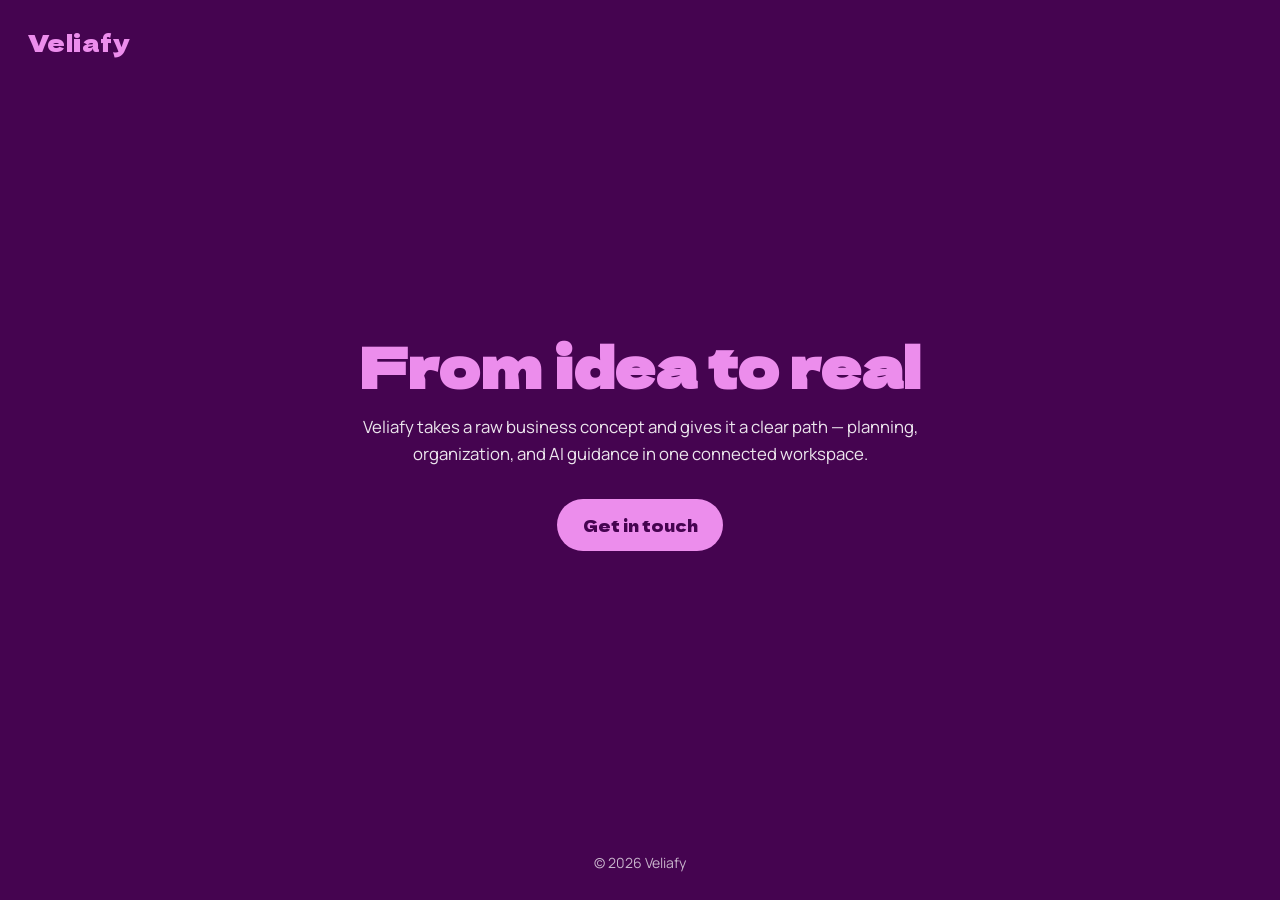
==== index.html @ 5f543fe0 "Add basic Veliafy landing page for Paddle verification. Co-authored-by: Cursor <cursoragent@cursor.c" ====
<!DOCTYPE html>
<html lang="en">
  <head>
    <meta charset="UTF-8" />
    <meta name="viewport" content="width=device-width, initial-scale=1.0" />
    <title>Veliafy</title>
    <meta
      name="description"
      content="Veliafy turns a raw business idea into a real path forward — planning, organization, and AI guidance in one workspace."
    />
    <link rel="preconnect" href="https://fonts.googleapis.com" />
    <link rel="preconnect" href="https://fonts.gstatic.com" crossorigin />
    <link
      href="https://fonts.googleapis.com/css2?family=Dela+Gothic+One&family=Manrope:wght@400;500;600&display=swap"
      rel="stylesheet"
    />
    <style>
      :root {
        --bg: #450450;
        --accent: #ec8dec;
        --white: #ffffff;
      }

      * {
        box-sizing: border-box;
        margin: 0;
        padding: 0;
      }

      body {
        min-height: 100vh;
        background: var(--bg);
        color: var(--white);
        font-family: Manrope, sans-serif;
        display: flex;
        flex-direction: column;
      }

      header {
        padding: 1.5rem 1.75rem;
      }

      .brand {
        font-family: "Dela Gothic One", sans-serif;
        font-size: 1.5rem;
        color: var(--accent);
        letter-spacing: 0.02em;
      }

      main {
        flex: 1;
        display: flex;
        align-items: center;
        justify-content: center;
        padding: 2rem 1.75rem 4rem;
      }

      .hero {
        max-width: 36rem;
        text-align: center;
      }

      h1 {
        font-family: "Dela Gothic One", sans-serif;
        font-size: clamp(2.25rem, 6vw, 3.5rem);
        color: var(--accent);
        line-height: 1.15;
        margin-bottom: 1rem;
      }

      p {
        font-size: 1.05rem;
        line-height: 1.6;
        color: rgba(255, 255, 255, 0.9);
        margin-bottom: 2rem;
      }

      .cta {
        display: inline-block;
        background: var(--accent);
        color: var(--bg);
        font-family: "Dela Gothic One", sans-serif;
        font-size: 1rem;
        text-decoration: none;
        padding: 0.85rem 1.6rem;
        border-radius: 999px;
        transition: opacity 0.15s ease;
      }

      .cta:hover {
        opacity: 0.88;
      }

      footer {
        padding: 1.25rem 1.75rem 1.75rem;
        text-align: center;
        font-size: 0.875rem;
        color: rgba(255, 255, 255, 0.7);
      }
    </style>
  </head>
  <body>
    <header>
      <div class="brand">Veliafy</div>
    </header>
    <main>
      <section class="hero">
        <h1>From idea to real</h1>
        <p>
          Veliafy takes a raw business concept and gives it a clear path —
          planning, organization, and AI guidance in one connected workspace.
        </p>
        <a class="cta" href="mailto:hello@veliafy.com">Get in touch</a>
      </section>
    </main>
    <footer>&copy; 2026 Veliafy</footer>
  </body>
</html>
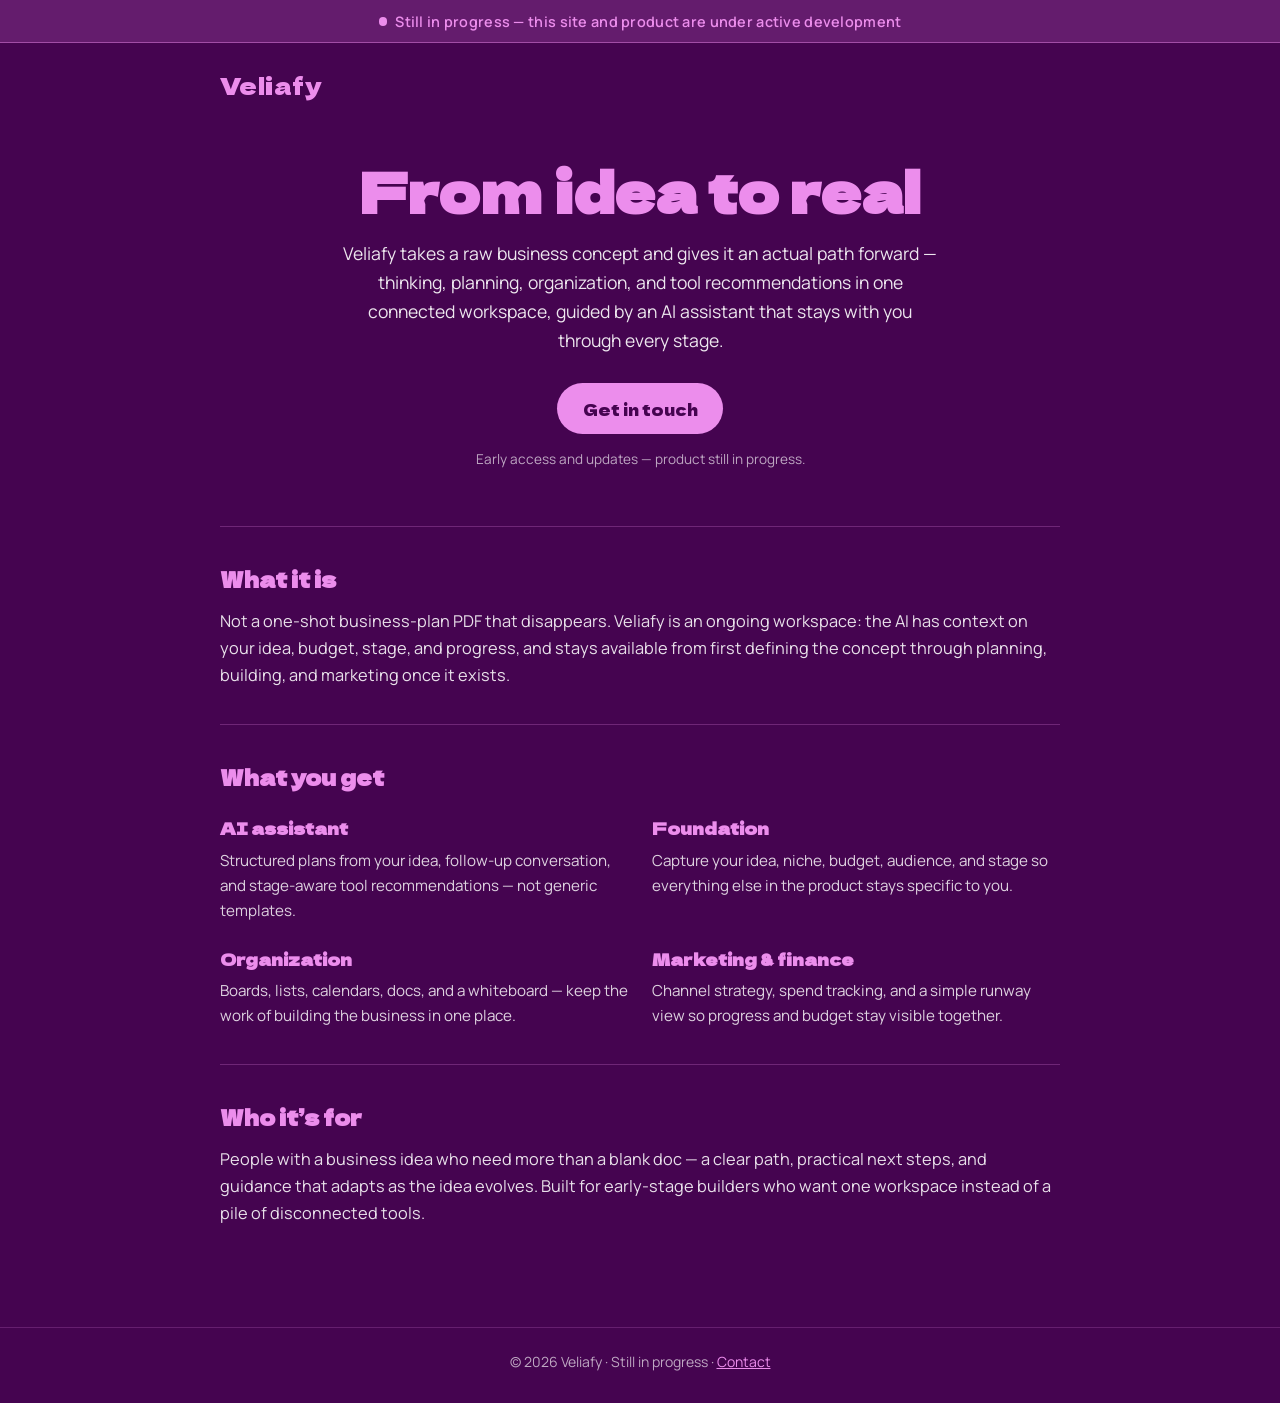
==== commit 6b8cf464: "Expand landing page with product info and in-progress banner. Co-authored-by: Cursor <cursoragent@cu" ====
--- a/index.html
+++ b/index.html
@@ -3,10 +3,10 @@
   <head>
     <meta charset="UTF-8" />
     <meta name="viewport" content="width=device-width, initial-scale=1.0" />
-    <title>Veliafy</title>
+    <title>Veliafy — From idea to real</title>
     <meta
       name="description"
-      content="Veliafy turns a raw business idea into a real path forward — planning, organization, and AI guidance in one workspace."
+      content="Veliafy turns a raw business idea into a real path forward — planning, organization, marketing, and AI guidance in one connected workspace."
     />
     <link rel="preconnect" href="https://fonts.googleapis.com" />
     <link rel="preconnect" href="https://fonts.gstatic.com" crossorigin />
@@ -32,12 +32,47 @@
         background: var(--bg);
         color: var(--white);
         font-family: Manrope, sans-serif;
-        display: flex;
-        flex-direction: column;
+      }
+
+      .progress-banner {
+        background: rgba(236, 141, 236, 0.18);
+        border-bottom: 1px solid rgba(236, 141, 236, 0.45);
+        color: var(--accent);
+        text-align: center;
+        padding: 0.7rem 1.25rem;
+        font-size: 0.9rem;
+        font-weight: 600;
+        letter-spacing: 0.02em;
+      }
+
+      .progress-banner span {
+        display: inline-flex;
+        align-items: center;
+        gap: 0.5rem;
+      }
+
+      .progress-dot {
+        width: 0.55rem;
+        height: 0.55rem;
+        border-radius: 50%;
+        background: var(--accent);
+        animation: pulse 1.6s ease-in-out infinite;
+      }
+
+      @keyframes pulse {
+        0%,
+        100% {
+          opacity: 1;
+        }
+        50% {
+          opacity: 0.35;
+        }
       }
 
       header {
         padding: 1.5rem 1.75rem;
+        max-width: 56rem;
+        margin: 0 auto;
       }
 
       .brand {
@@ -48,16 +83,14 @@
       }
 
       main {
-        flex: 1;
-        display: flex;
-        align-items: center;
-        justify-content: center;
-        padding: 2rem 1.75rem 4rem;
+        max-width: 56rem;
+        margin: 0 auto;
+        padding: 1.5rem 1.75rem 4rem;
       }
 
       .hero {
-        max-width: 36rem;
         text-align: center;
+        padding: 2rem 0 3.5rem;
       }
 
       h1 {
@@ -68,11 +101,12 @@
         margin-bottom: 1rem;
       }
 
-      p {
-        font-size: 1.05rem;
-        line-height: 1.6;
+      .lede {
+        font-size: 1.1rem;
+        line-height: 1.65;
         color: rgba(255, 255, 255, 0.9);
-        margin-bottom: 2rem;
+        max-width: 38rem;
+        margin: 0 auto 1.75rem;
       }
 
       .cta {
@@ -91,28 +125,146 @@
         opacity: 0.88;
       }
 
+      .cta-note {
+        margin-top: 0.85rem;
+        font-size: 0.85rem;
+        color: rgba(255, 255, 255, 0.65);
+      }
+
+      section {
+        padding: 2.25rem 0;
+        border-top: 1px solid rgba(236, 141, 236, 0.25);
+      }
+
+      h2 {
+        font-family: "Dela Gothic One", sans-serif;
+        font-size: 1.35rem;
+        color: var(--accent);
+        margin-bottom: 0.85rem;
+      }
+
+      p {
+        font-size: 1.02rem;
+        line-height: 1.65;
+        color: rgba(255, 255, 255, 0.88);
+      }
+
+      .features {
+        display: grid;
+        gap: 1.5rem;
+        margin-top: 1.5rem;
+      }
+
+      @media (min-width: 640px) {
+        .features {
+          grid-template-columns: 1fr 1fr;
+        }
+      }
+
+      .feature h3 {
+        font-family: "Dela Gothic One", sans-serif;
+        font-size: 1.05rem;
+        color: var(--accent);
+        margin-bottom: 0.45rem;
+      }
+
+      .feature p {
+        font-size: 0.95rem;
+        color: rgba(255, 255, 255, 0.82);
+      }
+
       footer {
-        padding: 1.25rem 1.75rem 1.75rem;
+        padding: 1.5rem 1.75rem 2rem;
         text-align: center;
         font-size: 0.875rem;
-        color: rgba(255, 255, 255, 0.7);
+        color: rgba(255, 255, 255, 0.65);
+        border-top: 1px solid rgba(236, 141, 236, 0.2);
       }
     </style>
   </head>
   <body>
+    <div class="progress-banner" role="status">
+      <span>
+        <span class="progress-dot" aria-hidden="true"></span>
+        Still in progress — this site and product are under active development
+      </span>
+    </div>
+
     <header>
       <div class="brand">Veliafy</div>
     </header>
+
     <main>
-      <section class="hero">
+      <section class="hero" style="border-top: none; padding-top: 0.5rem">
         <h1>From idea to real</h1>
-        <p>
-          Veliafy takes a raw business concept and gives it a clear path —
-          planning, organization, and AI guidance in one connected workspace.
+        <p class="lede">
+          Veliafy takes a raw business concept and gives it an actual path
+          forward — thinking, planning, organization, and tool recommendations
+          in one connected workspace, guided by an AI assistant that stays with
+          you through every stage.
         </p>
         <a class="cta" href="mailto:hello@veliafy.com">Get in touch</a>
+        <p class="cta-note">Early access and updates — product still in progress.</p>
+      </section>
+
+      <section>
+        <h2>What it is</h2>
+        <p>
+          Not a one-shot business-plan PDF that disappears. Veliafy is an
+          ongoing workspace: the AI has context on your idea, budget, stage, and
+          progress, and stays available from first defining the concept through
+          planning, building, and marketing once it exists.
+        </p>
+      </section>
+
+      <section>
+        <h2>What you get</h2>
+        <div class="features">
+          <div class="feature">
+            <h3>AI assistant</h3>
+            <p>
+              Structured plans from your idea, follow-up conversation, and
+              stage-aware tool recommendations — not generic templates.
+            </p>
+          </div>
+          <div class="feature">
+            <h3>Foundation</h3>
+            <p>
+              Capture your idea, niche, budget, audience, and stage so
+              everything else in the product stays specific to you.
+            </p>
+          </div>
+          <div class="feature">
+            <h3>Organization</h3>
+            <p>
+              Boards, lists, calendars, docs, and a whiteboard — keep the work
+              of building the business in one place.
+            </p>
+          </div>
+          <div class="feature">
+            <h3>Marketing &amp; finance</h3>
+            <p>
+              Channel strategy, spend tracking, and a simple runway view so
+              progress and budget stay visible together.
+            </p>
+          </div>
+        </div>
+      </section>
+
+      <section>
+        <h2>Who it’s for</h2>
+        <p>
+          People with a business idea who need more than a blank doc — a clear
+          path, practical next steps, and guidance that adapts as the idea
+          evolves. Built for early-stage builders who want one workspace instead
+          of a pile of disconnected tools.
+        </p>
       </section>
     </main>
-    <footer>&copy; 2026 Veliafy</footer>
+
+    <footer>
+      &copy; 2026 Veliafy · Still in progress ·
+      <a href="mailto:hello@veliafy.com" style="color: #ec8dec">Contact</a>
+    </footer>
   </body>
 </html>
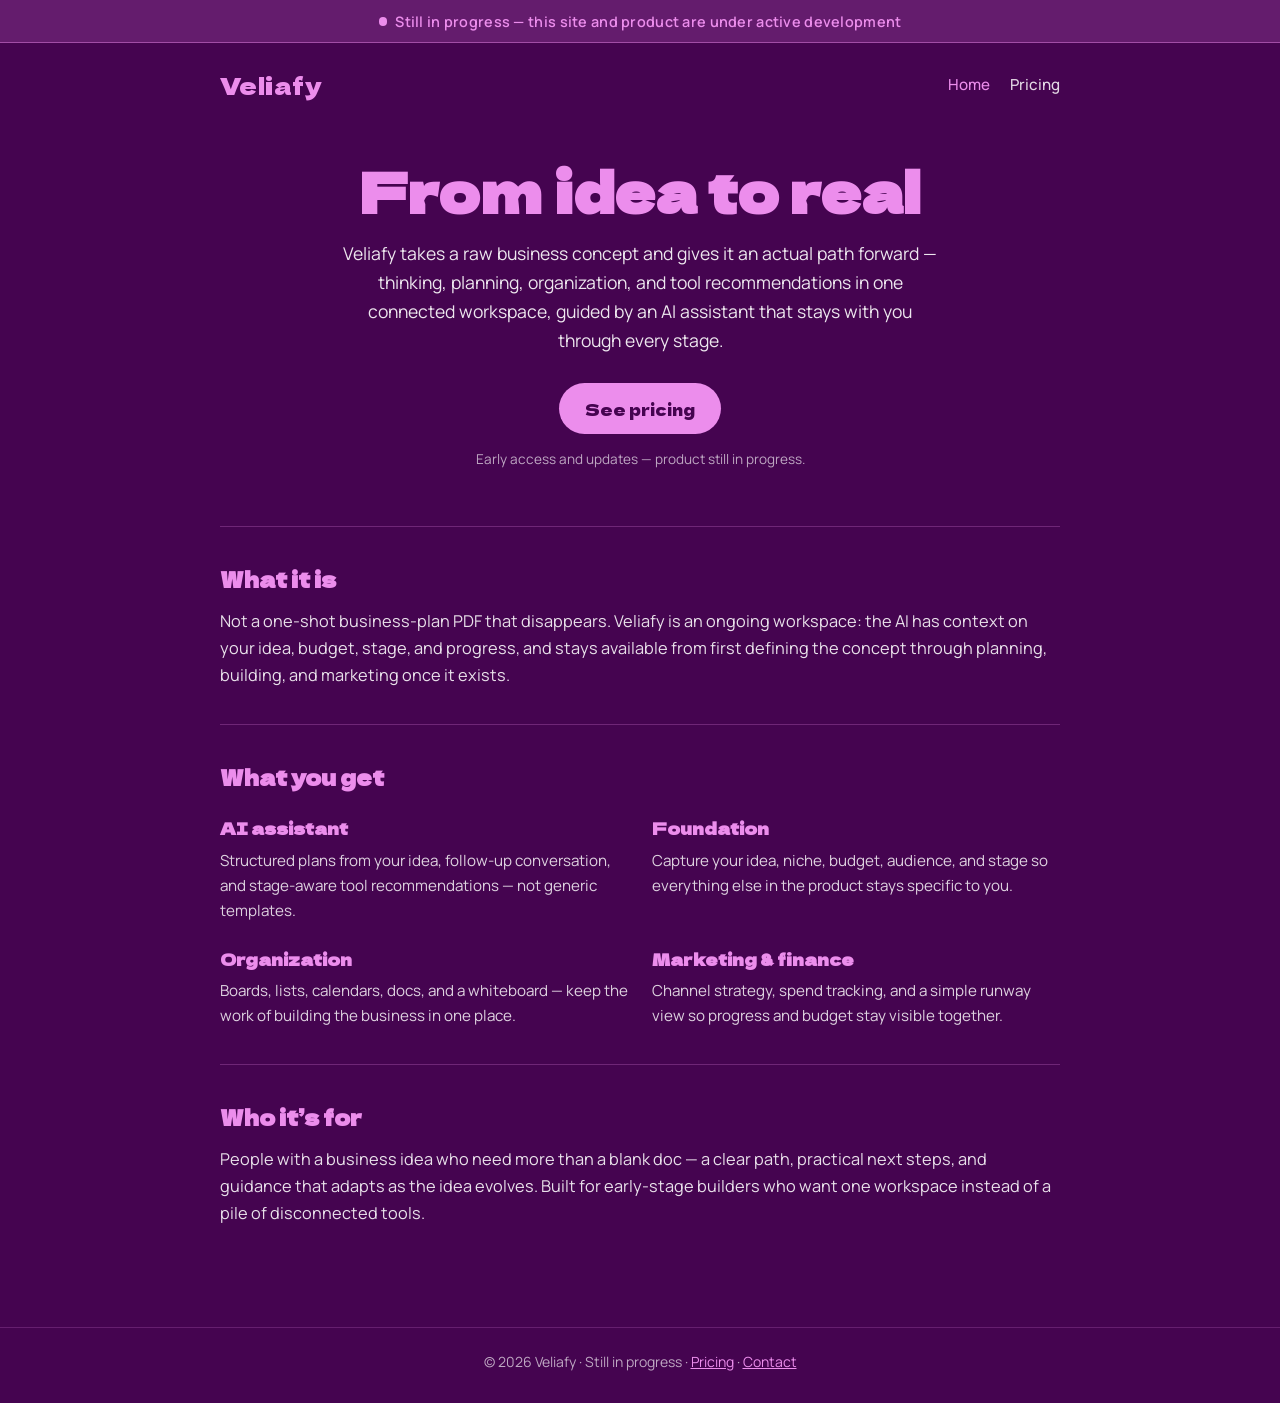
==== commit 694cb5a4: "Add pricing page with Free, Starter, Growth, and Scale tiers. Co-authored-by: Cursor <cursoragent@cu" ====
--- a/index.html
+++ b/index.html
@@ -70,6 +70,10 @@
       }
 
       header {
+        display: flex;
+        align-items: center;
+        justify-content: space-between;
+        gap: 1rem;
         padding: 1.5rem 1.75rem;
         max-width: 56rem;
         margin: 0 auto;
@@ -80,6 +84,24 @@
         font-size: 1.5rem;
         color: var(--accent);
         letter-spacing: 0.02em;
+        text-decoration: none;
+      }
+
+      nav {
+        display: flex;
+        gap: 1.25rem;
+        font-size: 0.95rem;
+        font-weight: 500;
+      }
+
+      nav a {
+        color: rgba(255, 255, 255, 0.85);
+        text-decoration: none;
+      }
+
+      nav a:hover,
+      nav a[aria-current="page"] {
+        color: var(--accent);
       }
 
       main {
@@ -191,7 +213,11 @@
     </div>
 
     <header>
-      <div class="brand">Veliafy</div>
+      <a class="brand" href="index.html">Veliafy</a>
+      <nav>
+        <a href="index.html" aria-current="page">Home</a>
+        <a href="pricing.html">Pricing</a>
+      </nav>
     </header>
 
     <main>
@@ -203,7 +229,7 @@
           in one connected workspace, guided by an AI assistant that stays with
           you through every stage.
         </p>
-        <a class="cta" href="mailto:hello@veliafy.com">Get in touch</a>
+        <a class="cta" href="pricing.html">See pricing</a>
         <p class="cta-note">Early access and updates — product still in progress.</p>
       </section>
 
@@ -264,6 +290,7 @@
 
     <footer>
       &copy; 2026 Veliafy · Still in progress ·
+      <a href="pricing.html" style="color: #ec8dec">Pricing</a> ·
       <a href="mailto:hello@veliafy.com" style="color: #ec8dec">Contact</a>
     </footer>
   </body>
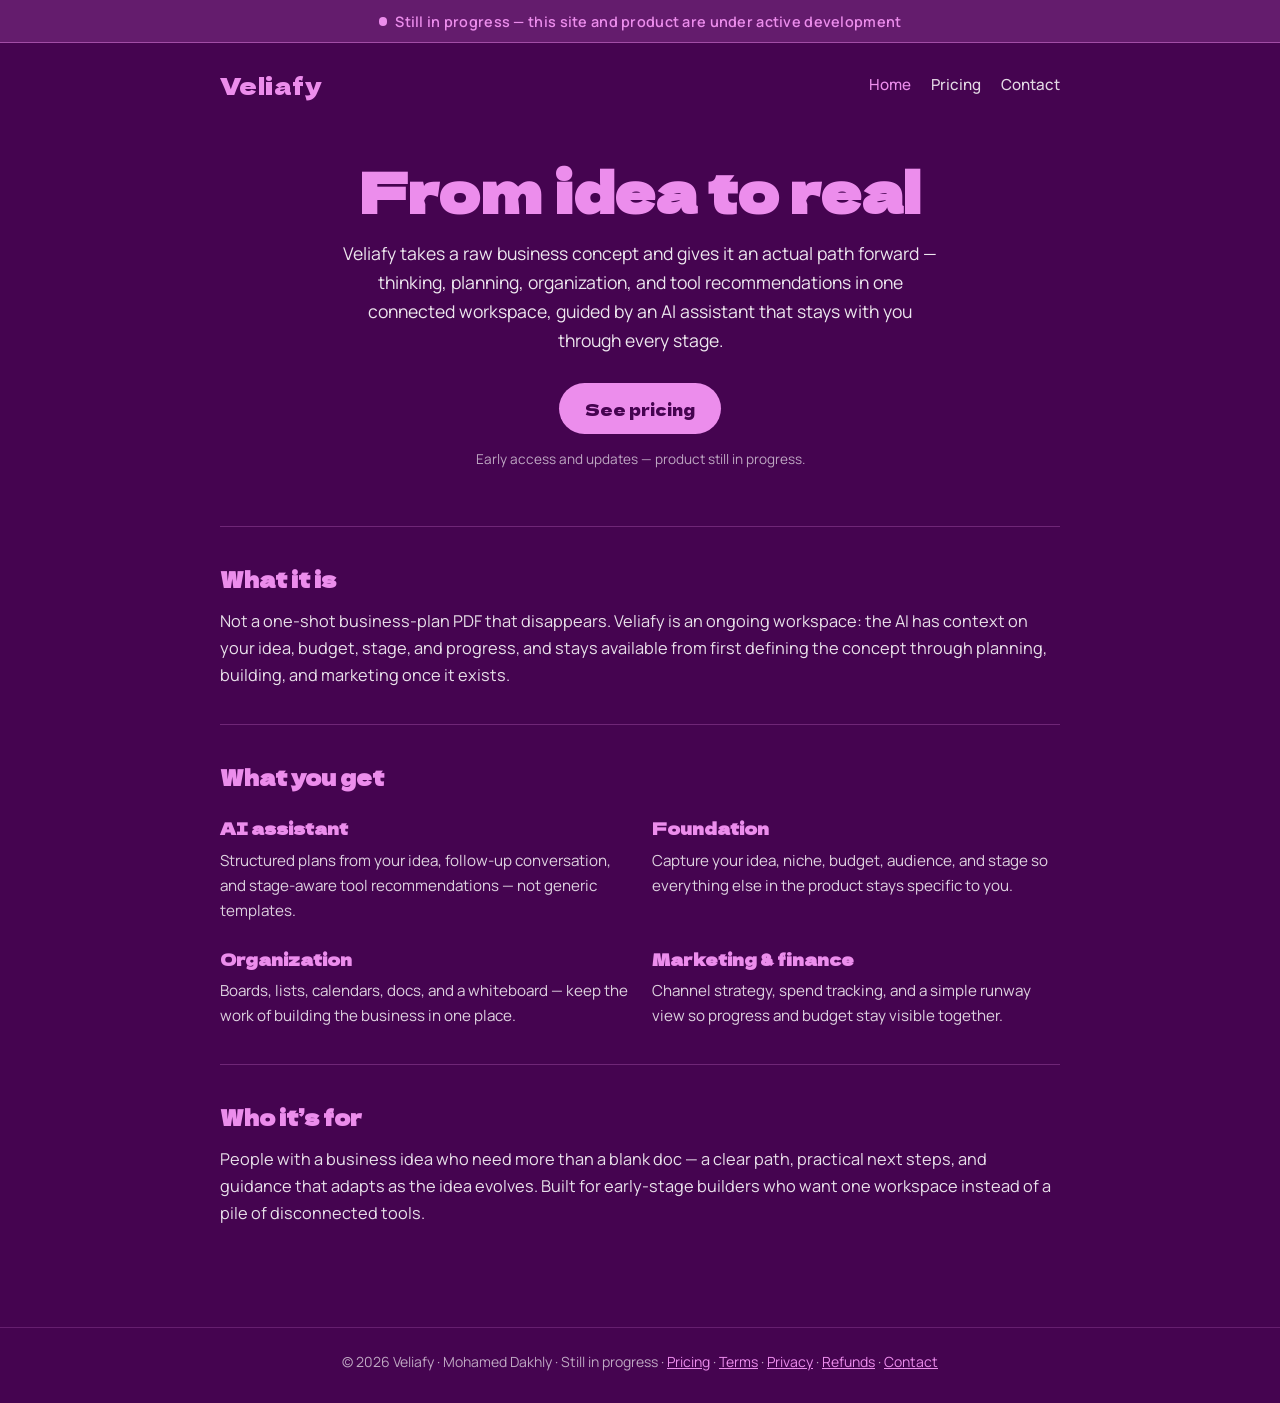
==== commit 49e81e44: "Add Terms, Privacy, Refund, and Contact pages for Paddle verification. Co-authored-by: Cursor <curso" ====
--- a/index.html
+++ b/index.html
@@ -217,6 +217,7 @@
       <nav>
         <a href="index.html" aria-current="page">Home</a>
         <a href="pricing.html">Pricing</a>
+        <a href="contact.html">Contact</a>
       </nav>
     </header>
 
@@ -289,9 +290,12 @@
     </main>
 
     <footer>
-      &copy; 2026 Veliafy · Still in progress ·
+      &copy; 2026 Veliafy · Mohamed Dakhly · Still in progress ·
       <a href="pricing.html" style="color: #ec8dec">Pricing</a> ·
-      <a href="mailto:hello@veliafy.com" style="color: #ec8dec">Contact</a>
+      <a href="terms.html" style="color: #ec8dec">Terms</a> ·
+      <a href="privacy.html" style="color: #ec8dec">Privacy</a> ·
+      <a href="refund.html" style="color: #ec8dec">Refunds</a> ·
+      <a href="contact.html" style="color: #ec8dec">Contact</a>
     </footer>
   </body>
 </html>
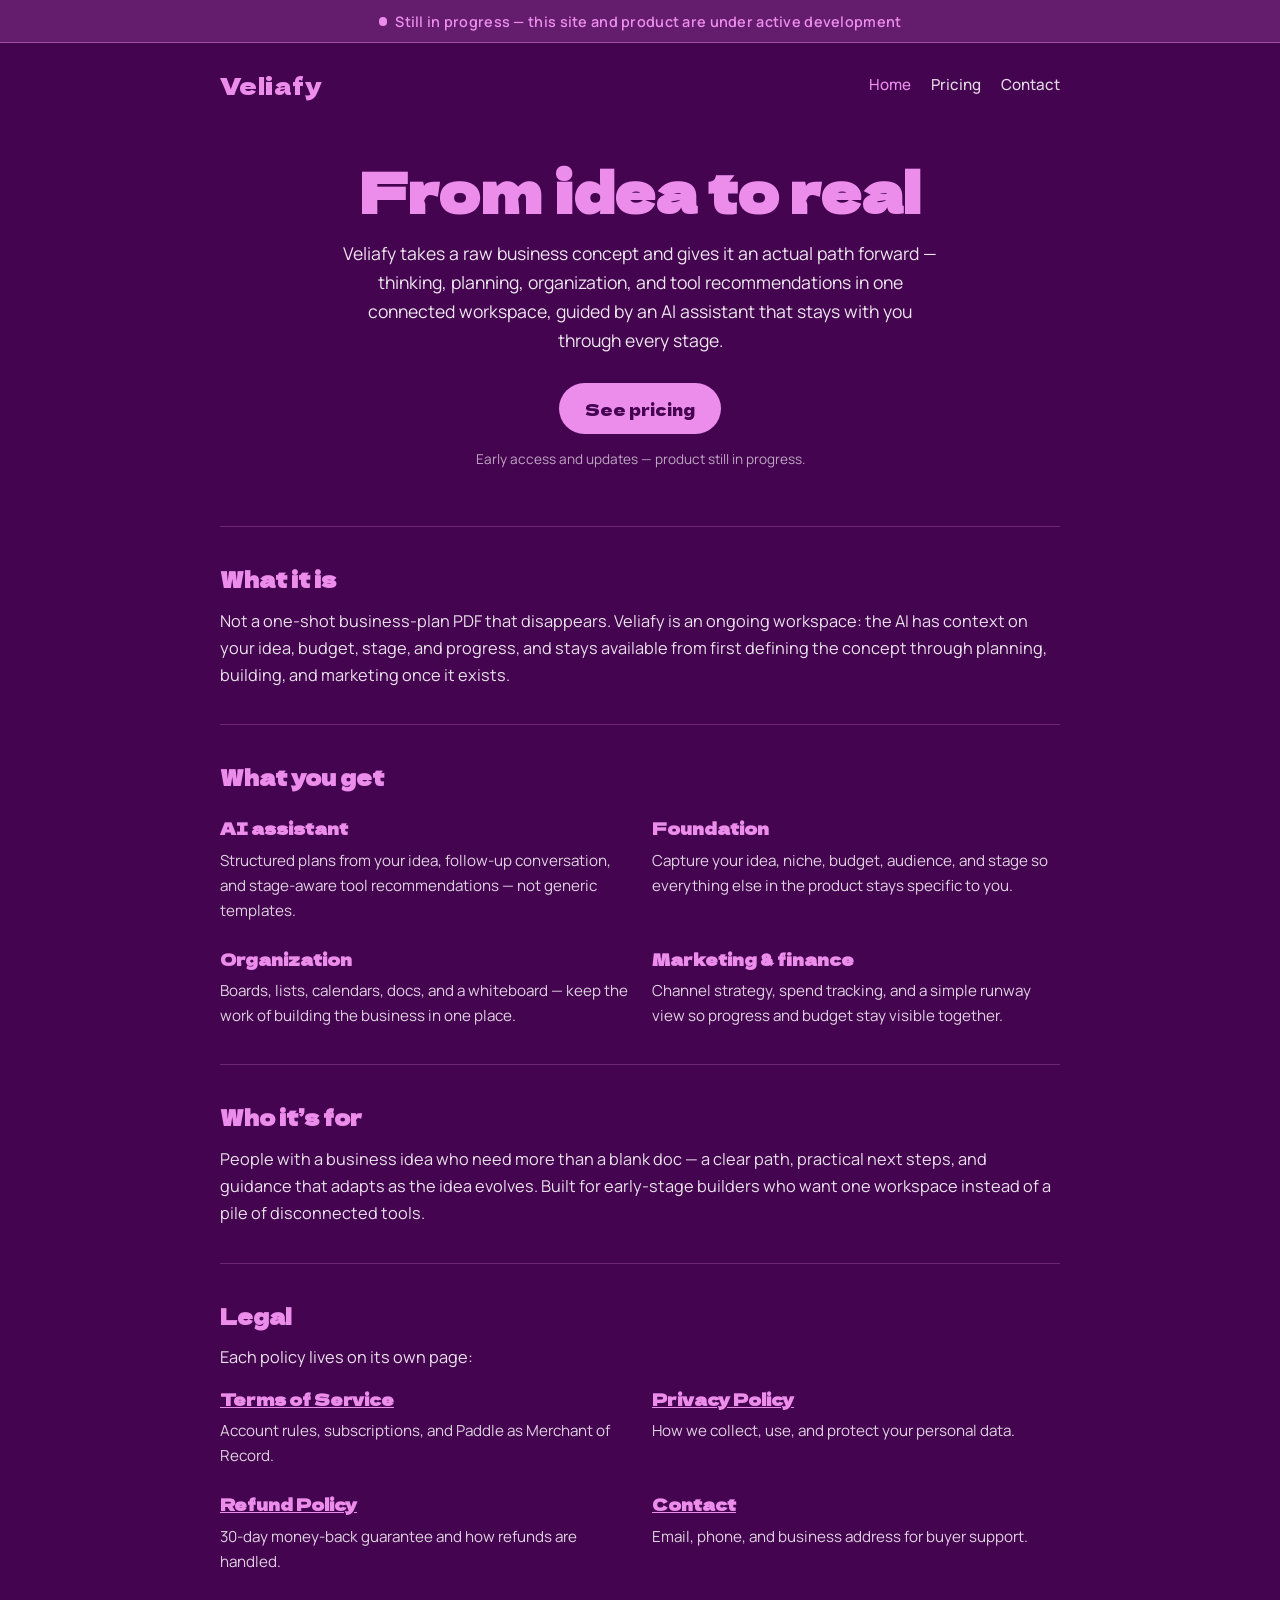
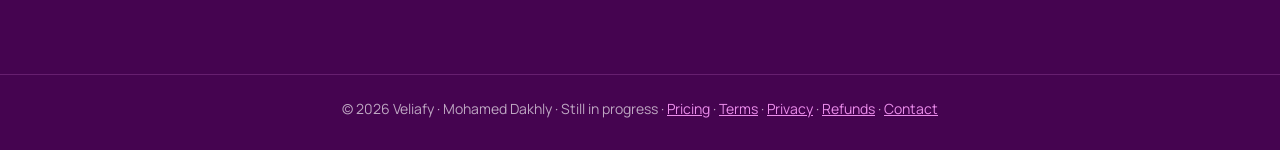
==== commit 0e050ee3: "Surface separate Terms, Privacy, and Refund links on the homepage. Co-authored-by: Cursor <cursorage" ====
--- a/index.html
+++ b/index.html
@@ -287,6 +287,31 @@
           of a pile of disconnected tools.
         </p>
       </section>
+
+      <section>
+        <h2>Legal</h2>
+        <p>
+          Each policy lives on its own page:
+        </p>
+        <div class="features" style="margin-top: 1rem">
+          <div class="feature">
+            <h3><a href="terms.html" style="color: #ec8dec">Terms of Service</a></h3>
+            <p>Account rules, subscriptions, and Paddle as Merchant of Record.</p>
+          </div>
+          <div class="feature">
+            <h3><a href="privacy.html" style="color: #ec8dec">Privacy Policy</a></h3>
+            <p>How we collect, use, and protect your personal data.</p>
+          </div>
+          <div class="feature">
+            <h3><a href="refund.html" style="color: #ec8dec">Refund Policy</a></h3>
+            <p>30-day money-back guarantee and how refunds are handled.</p>
+          </div>
+          <div class="feature">
+            <h3><a href="contact.html" style="color: #ec8dec">Contact</a></h3>
+            <p>Email, phone, and business address for buyer support.</p>
+          </div>
+        </div>
+      </section>
     </main>
 
     <footer>
